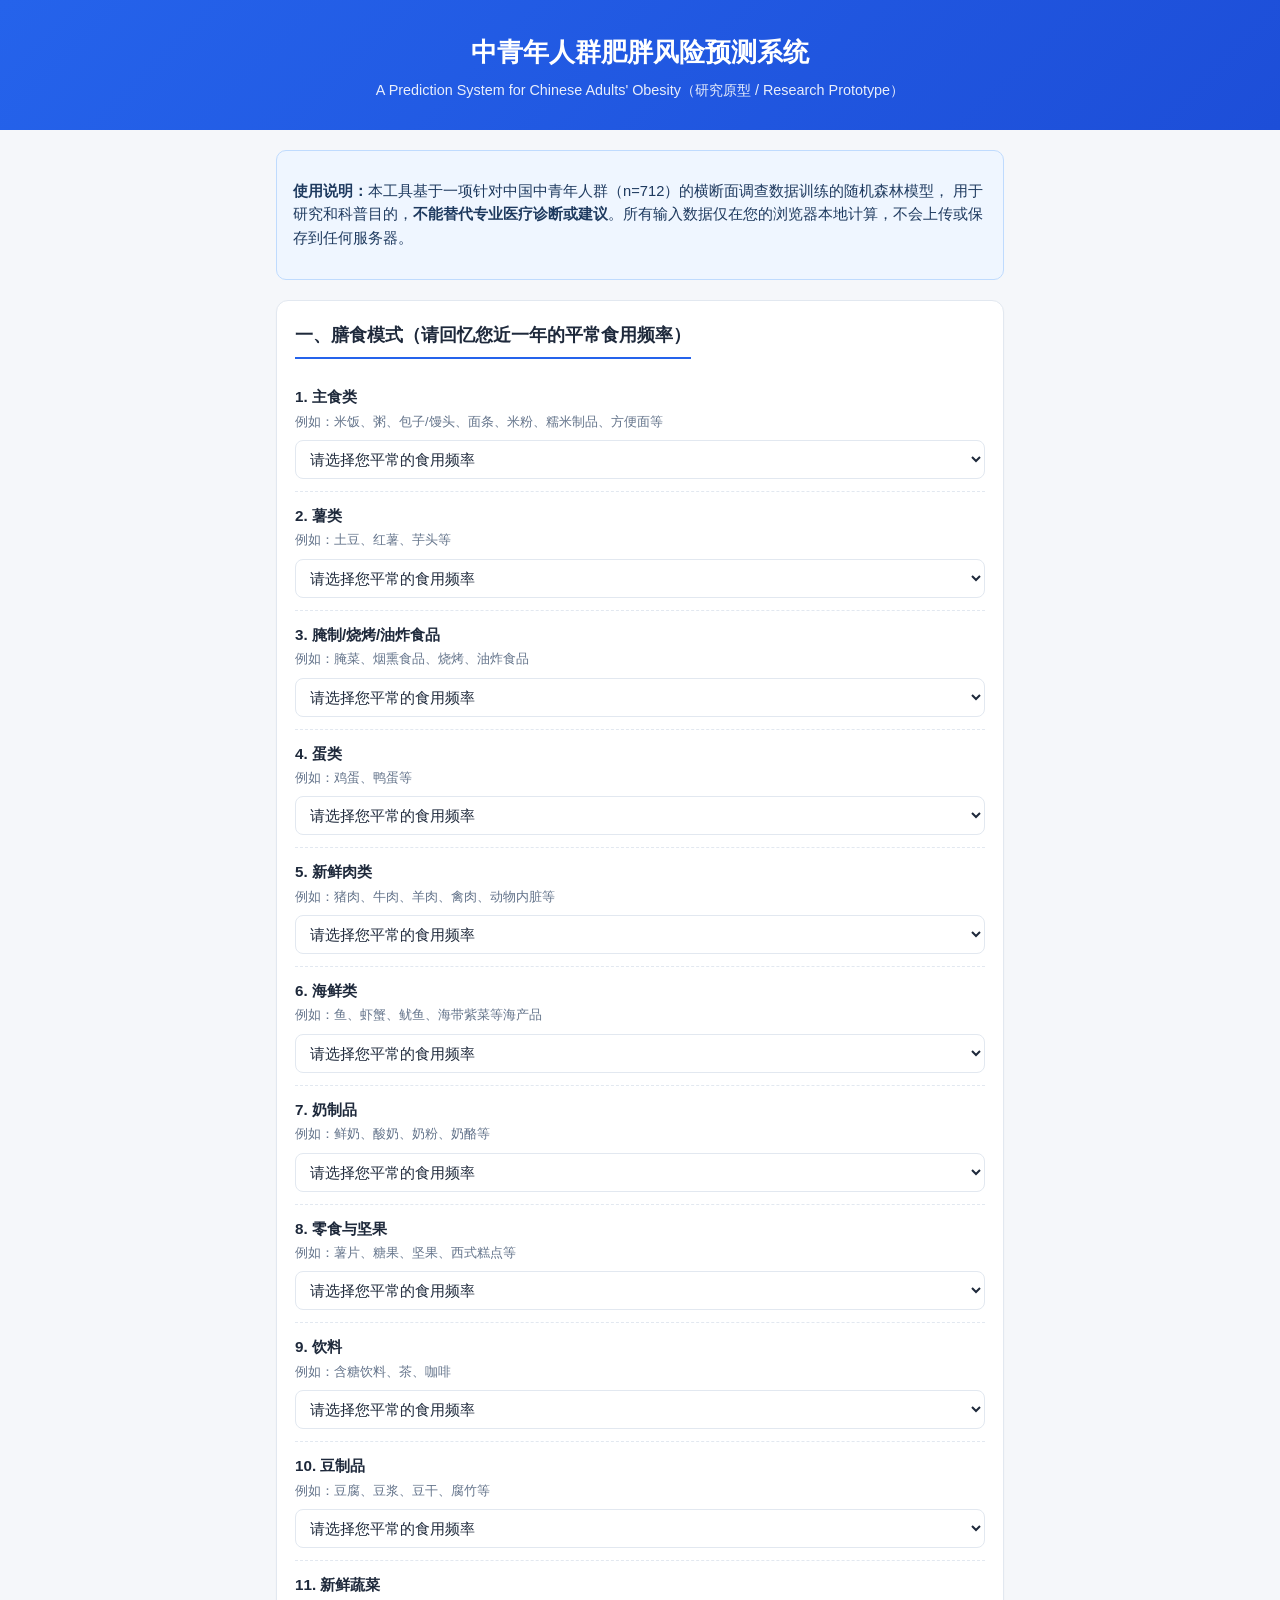
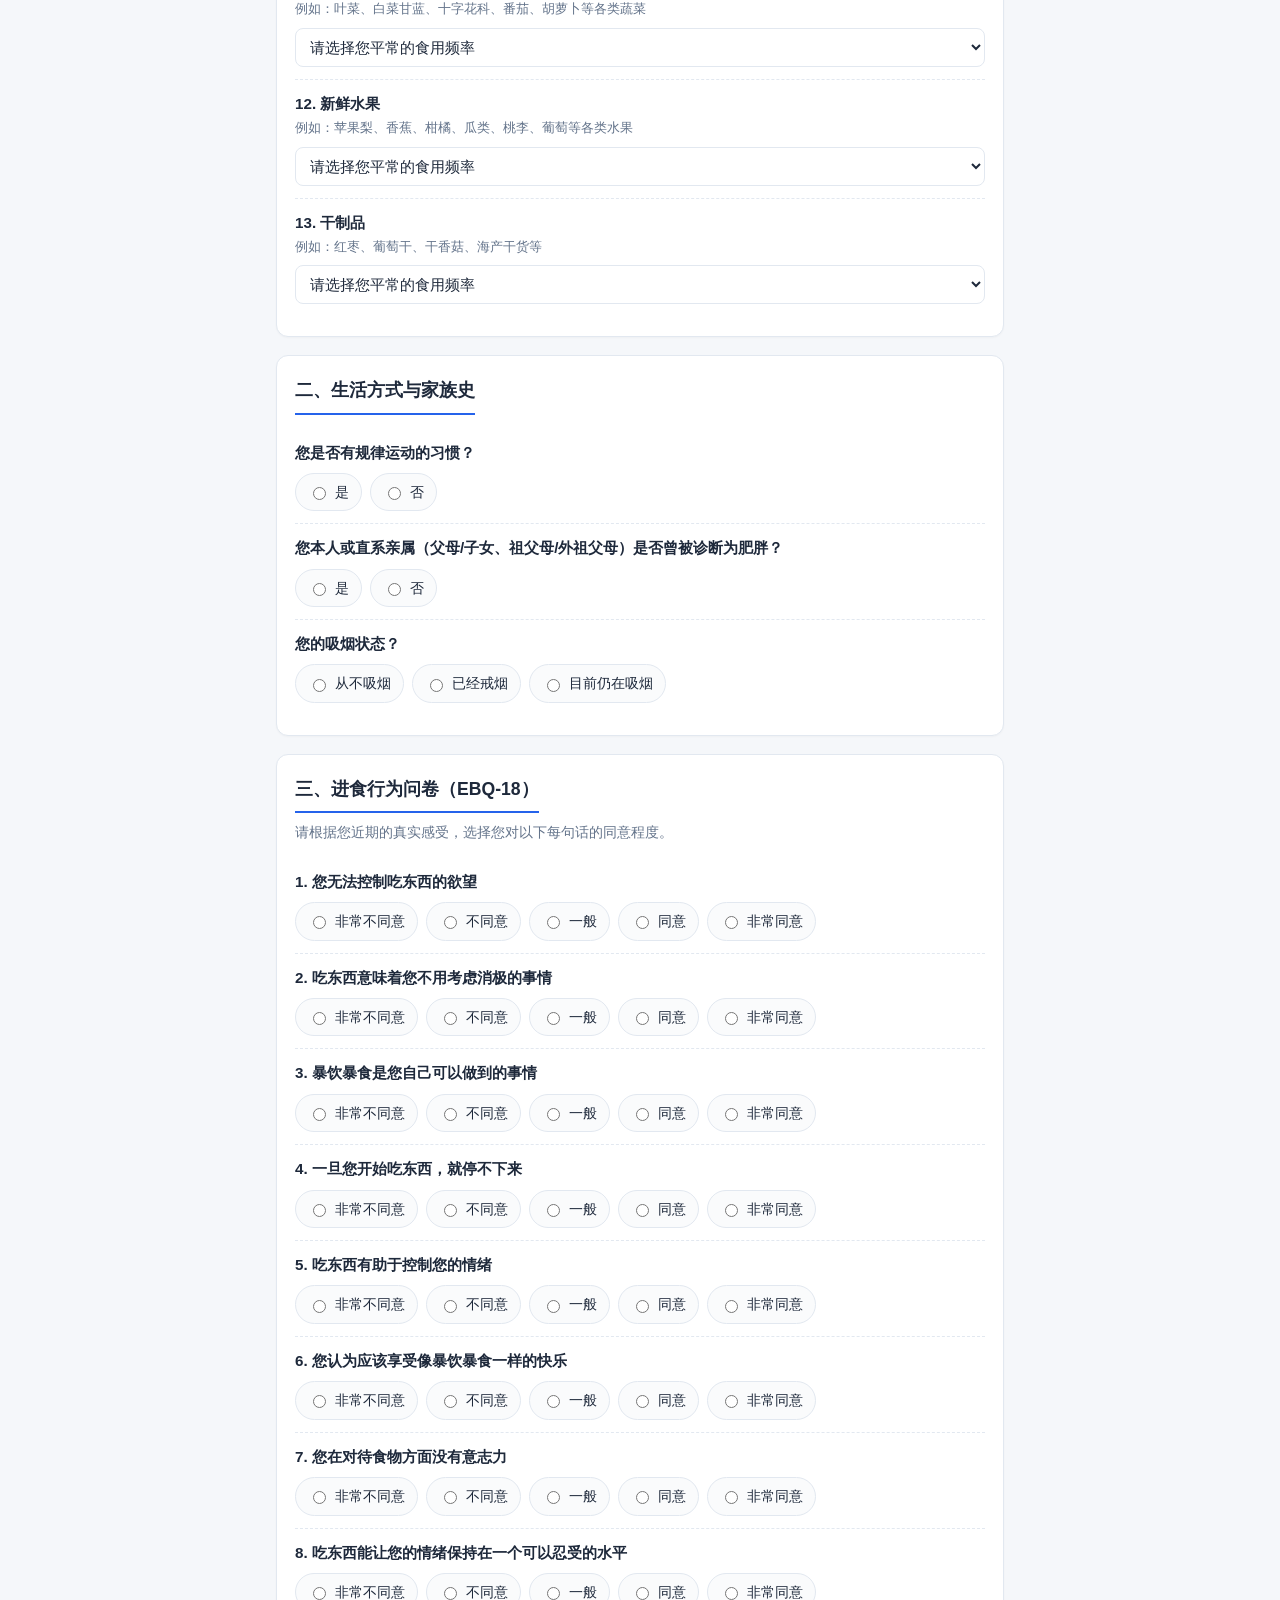
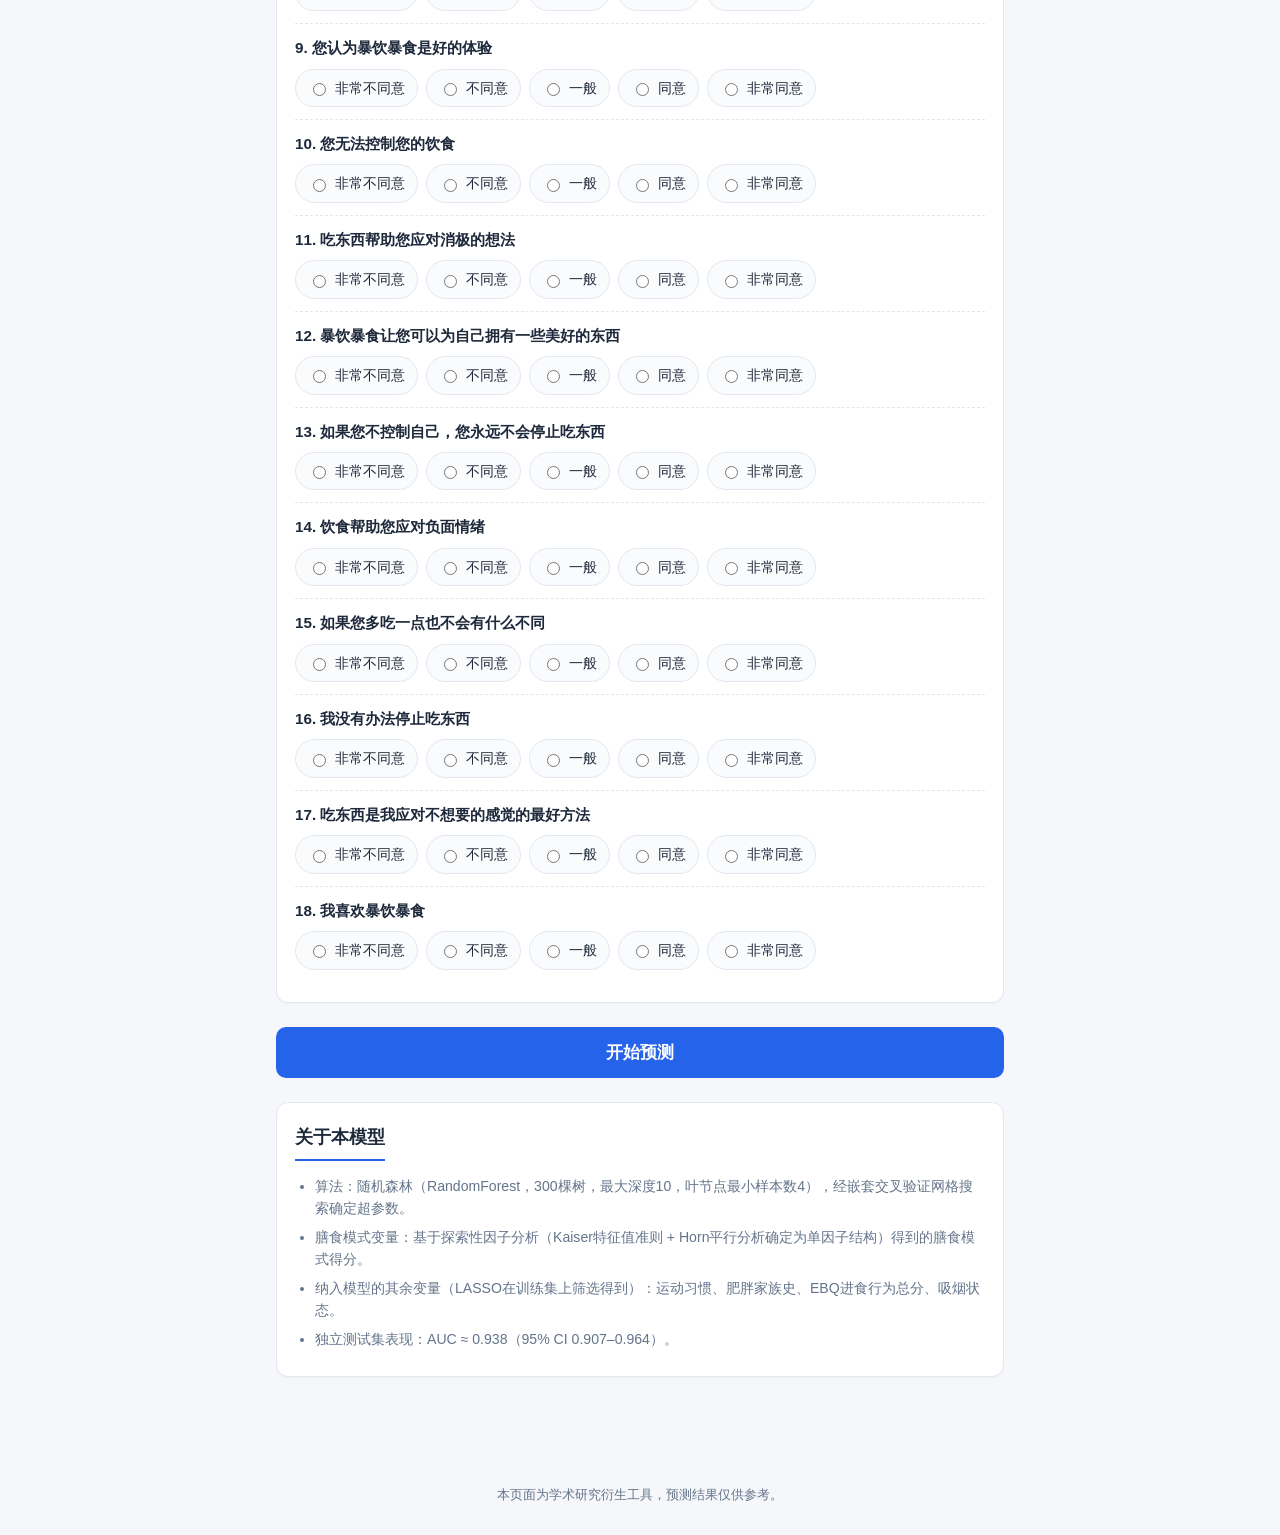
==== index.html @ e600b88e "Add obesity risk prediction static webpage prototype Client-side RandomForest inference (m1_score di" ====
<!DOCTYPE html>
<html lang="zh-CN">
<head>
<meta charset="UTF-8" />
<meta name="viewport" content="width=device-width, initial-scale=1.0" />
<title>中青年人群肥胖风险预测系统 | Obesity Risk Prediction</title>
<link rel="stylesheet" href="style.css" />
</head>
<body>
<header class="site-header">
  <h1>中青年人群肥胖风险预测系统</h1>
  <p class="subtitle">A Prediction System for Chinese Adults' Obesity（研究原型 / Research Prototype）</p>
</header>

<main class="container">
  <section class="notice">
    <p><strong>使用说明：</strong>本工具基于一项针对中国中青年人群（n=712）的横断面调查数据训练的随机森林模型，
    用于研究和科普目的，<strong>不能替代专业医疗诊断或建议</strong>。所有输入数据仅在您的浏览器本地计算，不会上传或保存到任何服务器。</p>
  </section>

  <form id="predict-form">
    <section class="card">
      <h2>一、膳食模式（请回忆您近一年的平常食用频率）</h2>
      <div id="grp-questions"></div>
    </section>

    <section class="card">
      <h2>二、生活方式与家族史</h2>
      <div class="q-item">
        <label class="q-label">您是否有规律运动的习惯？</label>
        <div class="radio-row">
          <label class="radio-opt"><input type="radio" name="exercise" value="1" required /><span>是</span></label>
          <label class="radio-opt"><input type="radio" name="exercise" value="2" required /><span>否</span></label>
        </div>
      </div>
      <div class="q-item">
        <label class="q-label">您本人或直系亲属（父母/子女、祖父母/外祖父母）是否曾被诊断为肥胖？</label>
        <div class="radio-row">
          <label class="radio-opt"><input type="radio" name="fam_obesity" value="1" required /><span>是</span></label>
          <label class="radio-opt"><input type="radio" name="fam_obesity" value="0" required /><span>否</span></label>
        </div>
      </div>
      <div class="q-item">
        <label class="q-label">您的吸烟状态？</label>
        <div class="radio-row">
          <label class="radio-opt"><input type="radio" name="smoking" value="1" required /><span>从不吸烟</span></label>
          <label class="radio-opt"><input type="radio" name="smoking" value="2" required /><span>已经戒烟</span></label>
          <label class="radio-opt"><input type="radio" name="smoking" value="3" required /><span>目前仍在吸烟</span></label>
        </div>
      </div>
    </section>

    <section class="card">
      <h2>三、进食行为问卷（EBQ-18）</h2>
      <p class="q-desc">请根据您近期的真实感受，选择您对以下每句话的同意程度。</p>
      <div id="ebq-questions"></div>
    </section>

    <button type="submit" class="submit-btn">开始预测</button>
  </form>

  <div id="result" hidden></div>

  <section class="card about">
    <h2>关于本模型</h2>
    <ul>
      <li>算法：随机森林（RandomForest，300棵树，最大深度10，叶节点最小样本数4），经嵌套交叉验证网格搜索确定超参数。</li>
      <li>膳食模式变量：基于探索性因子分析（Kaiser特征值准则 + Horn平行分析确定为单因子结构）得到的膳食模式得分。</li>
      <li>纳入模型的其余变量（LASSO在训练集上筛选得到）：运动习惯、肥胖家族史、EBQ进食行为总分、吸烟状态。</li>
      <li>独立测试集表现：AUC ≈ 0.938（95% CI 0.907–0.964）。</li>
    </ul>
  </section>
</main>

<footer class="site-footer">
  <p>本页面为学术研究衍生工具，预测结果仅供参考。</p>
</footer>

<script src="script.js"></script>
</body>
</html>
---- style.css ----
:root {
  --primary: #2563eb;
  --primary-dark: #1d4ed8;
  --bg: #f5f7fa;
  --card-bg: #ffffff;
  --border: #e2e8f0;
  --text: #1e293b;
  --text-muted: #64748b;
  --danger: #dc2626;
  --danger-bg: #fef2f2;
  --safe: #16a34a;
  --safe-bg: #f0fdf4;
}

* { box-sizing: border-box; }

body {
  margin: 0;
  font-family: "Microsoft YaHei", "PingFang SC", -apple-system, sans-serif;
  background: var(--bg);
  color: var(--text);
  line-height: 1.6;
}

.site-header {
  background: linear-gradient(135deg, var(--primary), var(--primary-dark));
  color: #fff;
  padding: 32px 16px 28px;
  text-align: center;
}
.site-header h1 { margin: 0 0 6px; font-size: 1.6rem; }
.site-header .subtitle { margin: 0; opacity: 0.9; font-size: 0.9rem; }

.container {
  max-width: 760px;
  margin: 0 auto;
  padding: 20px 16px 60px;
}

.notice {
  background: #eff6ff;
  border: 1px solid #bfdbfe;
  border-radius: 10px;
  padding: 14px 16px;
  margin-bottom: 20px;
  font-size: 0.92rem;
  color: #1e3a5f;
}

.card {
  background: var(--card-bg);
  border: 1px solid var(--border);
  border-radius: 12px;
  padding: 20px 18px;
  margin-bottom: 18px;
  box-shadow: 0 1px 2px rgba(0,0,0,0.03);
}
.card h2 {
  font-size: 1.1rem;
  margin: 0 0 14px;
  padding-bottom: 8px;
  border-bottom: 2px solid var(--primary);
  display: inline-block;
}

.q-desc { color: var(--text-muted); font-size: 0.88rem; margin-top: -6px; }

.q-item {
  padding: 12px 0;
  border-bottom: 1px dashed var(--border);
}
.q-item:last-child { border-bottom: none; }

.q-label {
  display: block;
  font-weight: 600;
  margin-bottom: 8px;
  font-size: 0.95rem;
}
.q-hint {
  display: block;
  font-weight: 400;
  color: var(--text-muted);
  font-size: 0.8rem;
  margin-top: 2px;
}

select {
  width: 100%;
  padding: 9px 10px;
  border: 1px solid var(--border);
  border-radius: 8px;
  font-size: 0.95rem;
  background: #fff;
  color: var(--text);
}

.radio-row {
  display: flex;
  flex-wrap: wrap;
  gap: 8px;
}
.radio-opt {
  display: flex;
  align-items: center;
  gap: 6px;
  padding: 7px 12px;
  border: 1px solid var(--border);
  border-radius: 20px;
  cursor: pointer;
  font-size: 0.88rem;
  background: #fafbfc;
  transition: background 0.15s, border-color 0.15s;
}
.radio-opt:has(input:checked) {
  background: #eff6ff;
  border-color: var(--primary);
  color: var(--primary-dark);
  font-weight: 600;
}
.radio-opt input { accent-color: var(--primary); }

.submit-btn {
  display: block;
  width: 100%;
  padding: 14px;
  font-size: 1.05rem;
  font-weight: 700;
  color: #fff;
  background: var(--primary);
  border: none;
  border-radius: 10px;
  cursor: pointer;
  margin: 24px 0;
}
.submit-btn:hover { background: var(--primary-dark); }

#result { margin-bottom: 20px; }
.result-card {
  border-radius: 14px;
  padding: 24px 20px;
  text-align: center;
  border: 2px solid;
}
.result-card.risk-high { background: var(--danger-bg); border-color: var(--danger); }
.result-card.risk-low { background: var(--safe-bg); border-color: var(--safe); }
.result-pct { font-size: 2.4rem; font-weight: 800; }
.risk-high .result-pct { color: var(--danger); }
.risk-low .result-pct { color: var(--safe); }
.result-text { font-size: 1.05rem; font-weight: 600; margin-top: 4px; }
.result-sub { font-size: 0.82rem; color: var(--text-muted); margin-top: 8px; }

.about ul { padding-left: 20px; font-size: 0.88rem; color: var(--text-muted); margin: 0; }
.about li { margin-bottom: 6px; }

.site-footer {
  text-align: center;
  color: var(--text-muted);
  font-size: 0.82rem;
  padding: 16px;
}

@media (max-width: 480px) {
  .site-header h1 { font-size: 1.3rem; }
  .radio-opt { font-size: 0.82rem; padding: 6px 10px; }
}
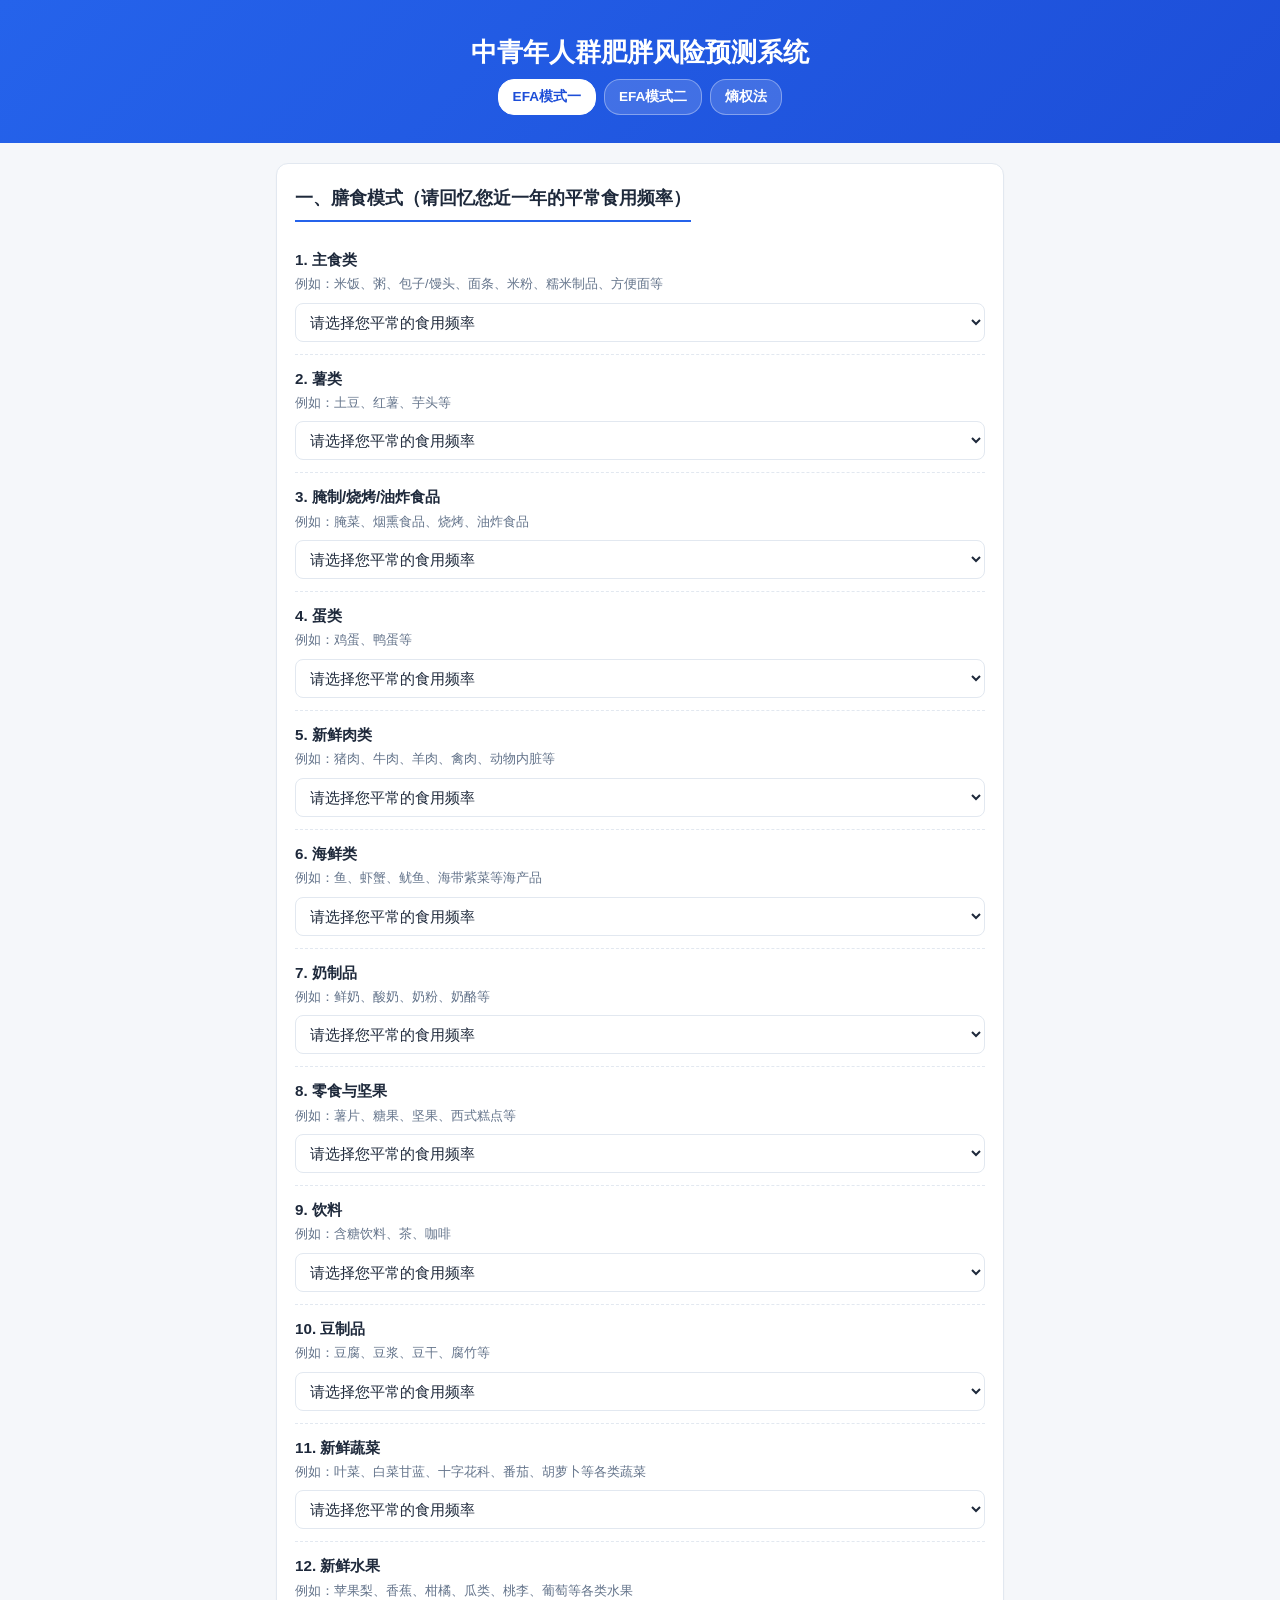
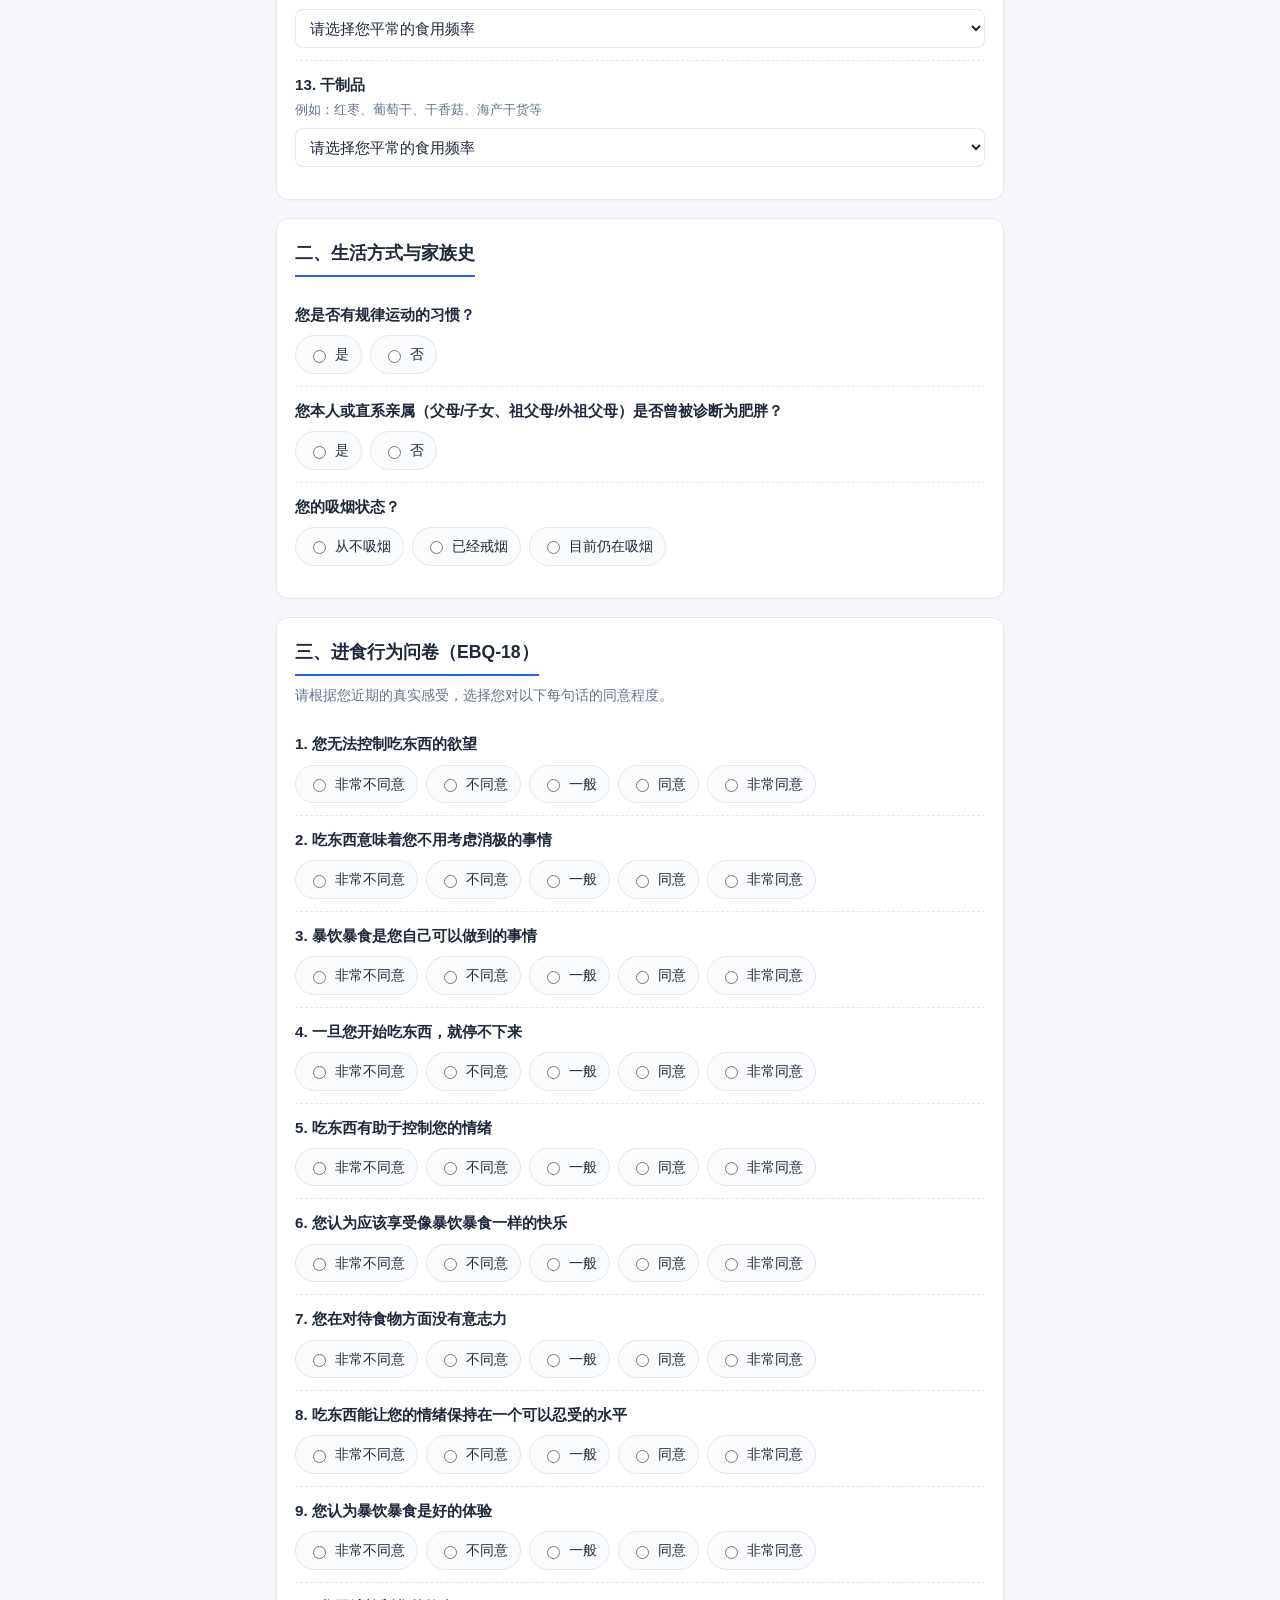
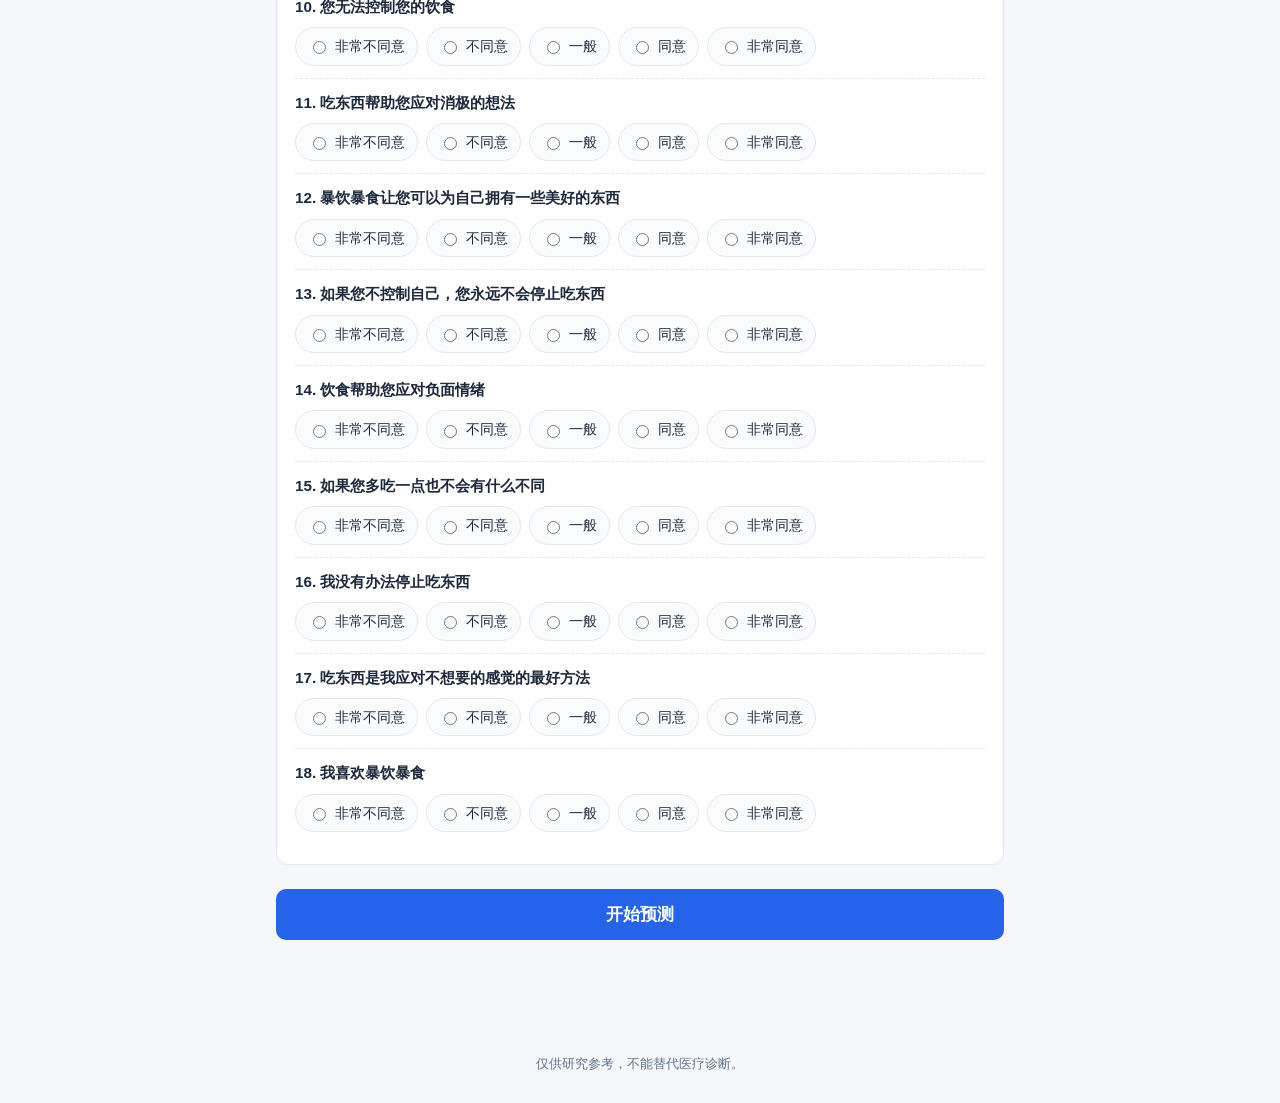
==== commit d2a73584: "Strip intro/notice/about copy, keep only the form and result Removed the usage-notice banner, subtit" ====
--- a/index.html
+++ b/index.html
@@ -9,15 +9,14 @@
 <body>
 <header class="site-header">
   <h1>中青年人群肥胖风险预测系统</h1>
-  <p class="subtitle">A Prediction System for Chinese Adults' Obesity（研究原型 / Research Prototype）</p>
+  <nav class="mode-nav">
+    <a class="mode-link active" href="index.html">EFA模式一</a>
+    <a class="mode-link" href="mode2.html">EFA模式二</a>
+    <a class="mode-link" href="entropy.html">熵权法</a>
+  </nav>
 </header>
 
 <main class="container">
-  <section class="notice">
-    <p><strong>使用说明：</strong>本工具基于一项针对中国中青年人群（n=712）的横断面调查数据训练的随机森林模型，
-    用于研究和科普目的，<strong>不能替代专业医疗诊断或建议</strong>。所有输入数据仅在您的浏览器本地计算，不会上传或保存到任何服务器。</p>
-  </section>
-
   <form id="predict-form">
     <section class="card">
       <h2>一、膳食模式（请回忆您近一年的平常食用频率）</h2>
@@ -60,20 +59,10 @@
   </form>
 
   <div id="result" hidden></div>
-
-  <section class="card about">
-    <h2>关于本模型</h2>
-    <ul>
-      <li>算法：随机森林（RandomForest，300棵树，最大深度10，叶节点最小样本数4），经嵌套交叉验证网格搜索确定超参数。</li>
-      <li>膳食模式变量：基于探索性因子分析（Kaiser特征值准则 + Horn平行分析确定为单因子结构）得到的膳食模式得分。</li>
-      <li>纳入模型的其余变量（LASSO在训练集上筛选得到）：运动习惯、肥胖家族史、EBQ进食行为总分、吸烟状态。</li>
-      <li>独立测试集表现：AUC ≈ 0.938（95% CI 0.907–0.964）。</li>
-    </ul>
-  </section>
 </main>
 
 <footer class="site-footer">
-  <p>本页面为学术研究衍生工具，预测结果仅供参考。</p>
+  <p>仅供研究参考，不能替代医疗诊断。</p>
 </footer>
 
 <script src="script.js"></script>
--- a/style.css
+++ b/style.css
@@ -29,22 +29,36 @@
   text-align: center;
 }
 .site-header h1 { margin: 0 0 6px; font-size: 1.6rem; }
-.site-header .subtitle { margin: 0; opacity: 0.9; font-size: 0.9rem; }
+.site-header .subtitle { margin: 0 0 14px; opacity: 0.9; font-size: 0.9rem; }
+
+.mode-nav {
+  display: flex;
+  justify-content: center;
+  gap: 8px;
+  flex-wrap: wrap;
+}
+.mode-link {
+  color: #fff;
+  text-decoration: none;
+  font-size: 0.85rem;
+  font-weight: 600;
+  padding: 6px 14px;
+  border-radius: 16px;
+  background: rgba(255, 255, 255, 0.15);
+  border: 1px solid rgba(255, 255, 255, 0.35);
+  transition: background 0.15s;
+}
+.mode-link:hover { background: rgba(255, 255, 255, 0.28); }
+.mode-link.active {
+  background: #fff;
+  color: var(--primary-dark);
+  border-color: #fff;
+}
 
 .container {
   max-width: 760px;
   margin: 0 auto;
   padding: 20px 16px 60px;
-}
-
-.notice {
-  background: #eff6ff;
-  border: 1px solid #bfdbfe;
-  border-radius: 10px;
-  padding: 14px 16px;
-  margin-bottom: 20px;
-  font-size: 0.92rem;
-  color: #1e3a5f;
 }
 
 .card {
@@ -150,9 +164,6 @@
 .result-text { font-size: 1.05rem; font-weight: 600; margin-top: 4px; }
 .result-sub { font-size: 0.82rem; color: var(--text-muted); margin-top: 8px; }
 
-.about ul { padding-left: 20px; font-size: 0.88rem; color: var(--text-muted); margin: 0; }
-.about li { margin-bottom: 6px; }
-
 .site-footer {
   text-align: center;
   color: var(--text-muted);
